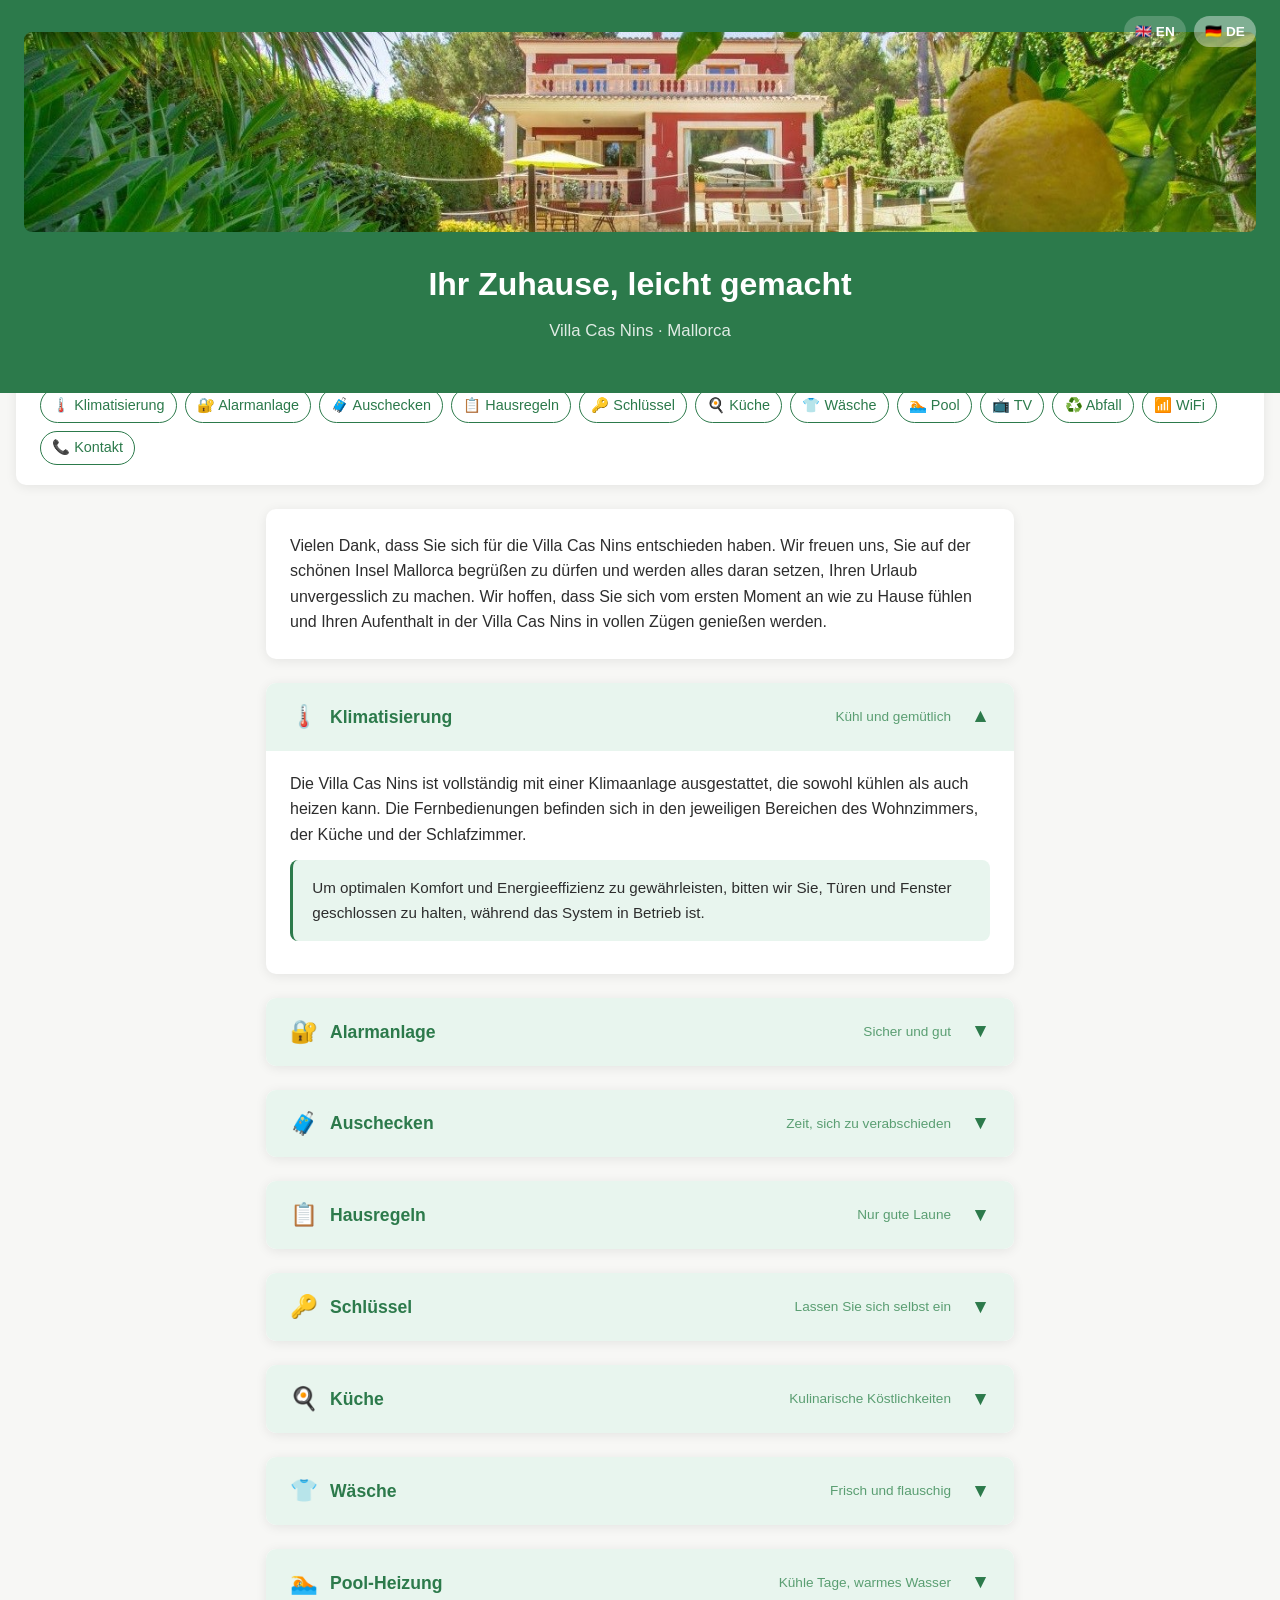
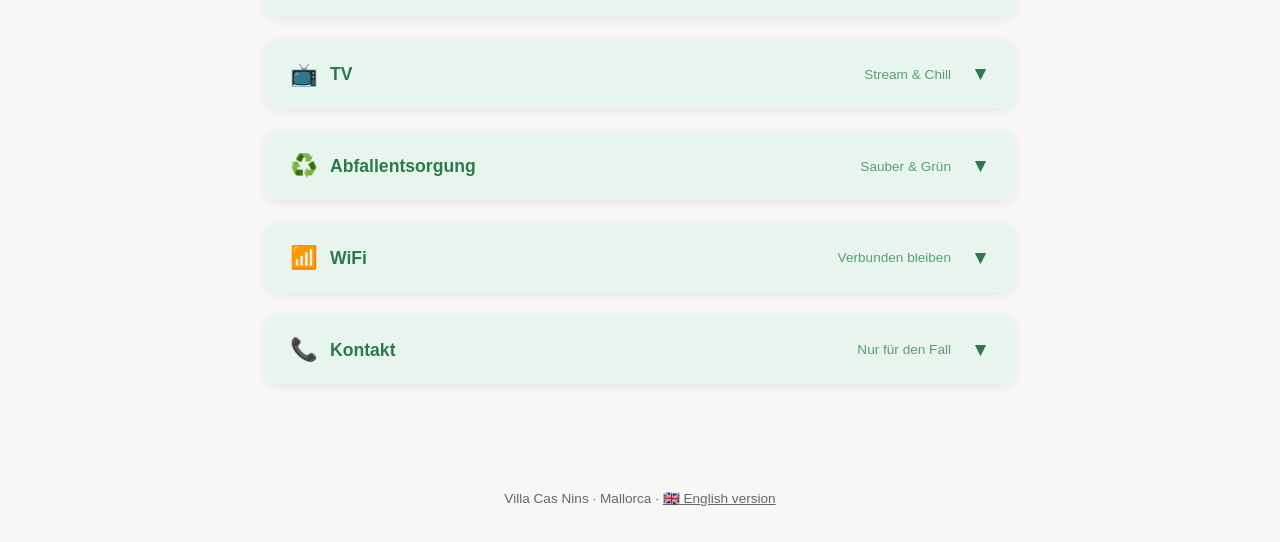
==== de/index.html @ f4917577 "Initial commit: Villa Cas Nins guest guide" ====
<!DOCTYPE html>
<html lang="de">
<head>
  <meta charset="UTF-8">
  <meta name="viewport" content="width=device-width, initial-scale=1.0">
  <title>Ihr Zuhause, leicht gemacht – Villa Cas Nins</title>
  <link rel="stylesheet" href="../css/style.css">
</head>
<body>

<header>
  <div class="lang-switch">
    <a href="/en/">🇬🇧 EN</a>
    <a href="/de/" class="active">🇩🇪 DE</a>
  </div>
  <img src="../img/banner.jpg" alt="Villa Cas Nins" style="width:100%;max-height:200px;object-fit:cover;border-radius:8px;margin-bottom:1.2rem;">
  <h1>Ihr Zuhause, leicht gemacht</h1>
  <p>Villa Cas Nins · Mallorca</p>
</header>

<nav class="toc">
  <a href="#klima">🌡️ Klimatisierung</a>
  <a href="#alarm">🔐 Alarmanlage</a>
  <a href="#checkout">🧳 Auschecken</a>
  <a href="#regeln">📋 Hausregeln</a>
  <a href="#schluessel">🔑 Schlüssel</a>
  <a href="#kueche">🍳 Küche</a>
  <a href="#waesche">👕 Wäsche</a>
  <a href="#pool">🏊 Pool</a>
  <a href="#tv">📺 TV</a>
  <a href="#abfall">♻️ Abfall</a>
  <a href="#wifi">📶 WiFi</a>
  <a href="#kontakt">📞 Kontakt</a>
</nav>

<main>

  <div class="section" style="background:white;border-radius:10px;box-shadow:0 2px 12px rgba(0,0,0,0.08);padding:1.5rem;margin-bottom:1.5rem;">
    <p>Vielen Dank, dass Sie sich für die Villa Cas Nins entschieden haben. Wir freuen uns, Sie auf der schönen Insel Mallorca begrüßen zu dürfen und werden alles daran setzen, Ihren Urlaub unvergesslich zu machen. Wir hoffen, dass Sie sich vom ersten Moment an wie zu Hause fühlen und Ihren Aufenthalt in der Villa Cas Nins in vollen Zügen genießen werden.</p>
  </div>

  <!-- Klimatisierung -->
  <div class="section" id="klima">
    <div class="section-header" onclick="toggle(this)">
      <span class="icon">🌡️</span>
      <h2>Klimatisierung</h2>
      <span class="sub">Kühl und gemütlich</span>
      <span class="toggle">▼</span>
    </div>
    <div class="section-body">
      <p>Die Villa Cas Nins ist vollständig mit einer Klimaanlage ausgestattet, die sowohl kühlen als auch heizen kann. Die Fernbedienungen befinden sich in den jeweiligen Bereichen des Wohnzimmers, der Küche und der Schlafzimmer.</p>
      <div class="box tip">
        Um optimalen Komfort und Energieeffizienz zu gewährleisten, bitten wir Sie, Türen und Fenster geschlossen zu halten, während das System in Betrieb ist.
      </div>
    </div>
  </div>

  <!-- Alarmanlage -->
  <div class="section" id="alarm">
    <div class="section-header" onclick="toggle(this)">
      <span class="icon">🔐</span>
      <h2>Alarmanlage</h2>
      <span class="sub">Sicher und gut</span>
      <span class="toggle">▼</span>
    </div>
    <div class="section-body">
      <p>Das Haus ist durch eine moderne Alarmanlage gesichert. Wir laden Sie ein, sie zu benutzen, obwohl die Gegend für ihre allgemeine Sicherheit bekannt ist.</p>
      <div class="box warn">
        Bitte beachten Sie: Falsche Alarme können zu Polizeieinsätzen führen.
      </div>

      <img src="../img/alarm-panel.png" alt="Alarm-Bedienfeld" style="max-width:100%;border-radius:8px;margin:1rem 0;">

      <h3>Die 3 Modi</h3>

      <div class="alarm-mode">
        <strong>Ungesichert</strong><br>
        Wählen Sie, wenn Sie zu Hause sind und sich frei im Haus und im Außenbereich bewegen wollen. Es wird kein Alarm ausgelöst.
      </div>
      <div class="alarm-mode">
        <strong>Gesicherter Außenbereich</strong><br>
        Wählen Sie, wenn Sie alle das Haus verlassen. Der Alarm wird ausgelöst bei geöffneten Türen/Fenstern und durch Bewegungsmelder im Haus.
      </div>
      <div class="alarm-mode">
        <strong>Gesicherter Innenbereich</strong><br>
        Wählen Sie für die Nacht. Alarm nur bei geöffneten Türen/Fenstern — keine Bewegungssensoren. Sie können sich frei im Haus bewegen.
      </div>

      <h3>Bedienung</h3>
      <table class="alarm-table">
        <tr>
          <td><img src="../img/alarm-key.png" alt="Schlüsselanhänger" style="height:28px;vertical-align:middle;margin-right:0.5rem;"> <strong>Alarm ausschalten (ungesichert)</strong></td>
          <td>Schlüsselanhänger in die Mitte des Panels legen, bis Piepton ertönt. Bei Rückkehr: 30 Sekunden Zeit zum Deaktivieren.</td>
        </tr>
        <tr>
          <td><img src="../img/alarm-btn1.png" alt="Taste 1" style="height:28px;vertical-align:middle;margin-right:0.5rem;"> <strong>Außenmodus aktivieren</strong></td>
          <td>Alle Türen, Rollläden und Fenster schließen. Taste (1) drücken und Haus innerhalb von 30 Sekunden verlassen.</td>
        </tr>
        <tr>
          <td><img src="../img/alarm-btn2.png" alt="Taste 2" style="height:28px;vertical-align:middle;margin-right:0.5rem;"> <strong>Innenmodus aktivieren</strong></td>
          <td>Alle Türen, Rollläden und Fenster schließen. Knopf (2) drücken.</td>
        </tr>
      </table>
    </div>
  </div>

  <!-- Auschecken -->
  <div class="section" id="checkout">
    <div class="section-header" onclick="toggle(this)">
      <span class="icon">🧳</span>
      <h2>Auschecken</h2>
      <span class="sub">Zeit, sich zu verabschieden</span>
      <span class="toggle">▼</span>
    </div>
    <div class="section-body">
      <p>Am Abreisetag checken Sie bitte <strong>bis 11:00 Uhr</strong> aus, sofern nichts anderes vereinbart wurde.</p>
      <div class="box info">
        Bitte lassen Sie die Schlüssel im Schlüsselsafe und stellen Sie sicher, dass alle Fenster und Türen geschlossen sind.
      </div>
    </div>
  </div>

  <!-- Hausregeln -->
  <div class="section" id="regeln">
    <div class="section-header" onclick="toggle(this)">
      <span class="icon">📋</span>
      <h2>Hausregeln</h2>
      <span class="sub">Nur gute Laune</span>
      <span class="toggle">▼</span>
    </div>
    <div class="section-body">
      <ul>
        <li>🚭 Rauchen ist im Haus verboten</li>
        <li>🌙 Ruhezeiten: 23:00 – 08:00 Uhr (insbesondere im Außenbereich)</li>
        <li>🎉 Partys oder Veranstaltungen nur mit vorheriger Genehmigung</li>
      </ul>
    </div>
  </div>

  <!-- Schlüssel -->
  <div class="section" id="schluessel">
    <div class="section-header" onclick="toggle(this)">
      <span class="icon">🔑</span>
      <h2>Schlüssel</h2>
      <span class="sub">Lassen Sie sich selbst ein</span>
      <span class="toggle">▼</span>
    </div>
    <div class="section-body">
      <p>Bei Ihrer Ankunft erhalten Sie einen Satz Schlüssel für das Gartentor und den Haupteingang.</p>
      <div class="box info">
        Zu Ihrer Bequemlichkeit gibt es einen <strong>Schlüsselsafe</strong>, der sich in der linken Ecke gegenüber der Eingangstür befindet. Den Code erhalten Sie bei Bedarf von unserem Hausverwalter.
      </div>
    </div>
  </div>

  <!-- Küche -->
  <div class="section" id="kueche">
    <div class="section-header" onclick="toggle(this)">
      <span class="icon">🍳</span>
      <h2>Küche</h2>
      <span class="sub">Kulinarische Köstlichkeiten</span>
      <span class="toggle">▼</span>
    </div>
    <div class="section-body">
      <p>Während Ihres Aufenthaltes können Sie gerne alle verfügbaren Küchenutensilien und -geräte benutzen. Sollten Sie etwas vermissen, zögern Sie bitte nicht, uns dies mitzuteilen.</p>
      <div class="box warn">
        ⚠️ Das Induktionskochfeld kann nur mit <strong>Induktionskochgeschirr</strong> verwendet werden.
      </div>
    </div>
  </div>

  <!-- Wäsche -->
  <div class="section" id="waesche">
    <div class="section-header" onclick="toggle(this)">
      <span class="icon">👕</span>
      <h2>Wäsche</h2>
      <span class="sub">Frisch und flauschig</span>
      <span class="toggle">▼</span>
    </div>
    <div class="section-body">
      <p>Im <strong>Hauswirtschaftsraum hinter der Küche</strong> finden Sie:</p>
      <ul>
        <li>Waschmaschine</li>
        <li>Wäschetrockner</li>
        <li>Bügeleisen &amp; Bügelbrett</li>
        <li>Wäscheständer</li>
      </ul>
    </div>
  </div>

  <!-- Pool -->
  <div class="section" id="pool">
    <div class="section-header" onclick="toggle(this)">
      <span class="icon">🏊</span>
      <h2>Pool-Heizung</h2>
      <span class="sub">Kühle Tage, warmes Wasser</span>
      <span class="toggle">▼</span>
    </div>
    <div class="section-body">
      <p>Der Pool ist mit einem Heizsystem ausgestattet, das in den kühleren Monaten genutzt werden kann.</p>
      <div class="box info">
        Die Beheizung ist nur auf <strong>vorherige Anfrage</strong> und gegen eine zusätzliche Gebühr möglich.
      </div>
    </div>
  </div>

  <!-- TV -->
  <div class="section" id="tv">
    <div class="section-header" onclick="toggle(this)">
      <span class="icon">📺</span>
      <h2>TV</h2>
      <span class="sub">Stream &amp; Chill</span>
      <span class="toggle">▼</span>
    </div>
    <div class="section-body">
      <p>Der Fernseher ist betriebsbereit und bereits mit dem Internet verbunden. Sie können eine Auswahl an Kanälen in verschiedenen Sprachen genießen und mit Ihren persönlichen Anmeldedaten auf Ihre bevorzugten Streaming-Dienste zugreifen.</p>
    </div>
  </div>

  <!-- Abfall -->
  <div class="section" id="abfall">
    <div class="section-header" onclick="toggle(this)">
      <span class="icon">♻️</span>
      <h2>Abfallentsorgung</h2>
      <span class="sub">Sauber &amp; Grün</span>
      <span class="toggle">▼</span>
    </div>
    <div class="section-body">
      <p>Wir bitten Sie, Ihren Abfall entsprechend den örtlichen Vorschriften zu trennen:</p>
      <ul>
        <li>🗑️ <strong>Restmüll:</strong> Container an der Straße direkt neben dem Haus, wird täglich geleert</li>
        <li>🍾 <strong>Glasrecycling:</strong> Container ein Stück weiter die Straße hinauf</li>
        <li>📦 <strong>Wertstoffe:</strong> Container weiter oben oder weiter unten die Straße</li>
      </ul>
    </div>
  </div>

  <!-- WiFi -->
  <div class="section" id="wifi">
    <div class="section-header" onclick="toggle(this)">
      <span class="icon">📶</span>
      <h2>WiFi</h2>
      <span class="sub">Verbunden bleiben</span>
      <span class="toggle">▼</span>
    </div>
    <div class="section-body">
      <p>Kostenloses Wi-Fi ist während des gesamten Aufenthalts verfügbar, sowohl in der Villa als auch im Poolbereich.</p>
      <div class="wifi-box">
        <div class="label">Netzwerkname (SSID)</div>
        <div class="value">CasNinsLovesYou</div>
      </div>
      <div class="wifi-box">
        <div class="label">Passwort</div>
        <div class="value">YouLoveCasNins1234</div>
      </div>
      <div style="text-align:center;margin-top:1rem;">
        <img src="../img/wifi-qr.png" alt="WiFi QR-Code" style="max-width:200px;border-radius:8px;">
        <p style="font-size:0.85rem;color:#666;margin-top:0.5rem;">QR-Code scannen zum direkten Verbinden</p>
      </div>
    </div>
  </div>

  <!-- Kontakt -->
  <div class="section" id="kontakt">
    <div class="section-header" onclick="toggle(this)">
      <span class="icon">📞</span>
      <h2>Kontakt</h2>
      <span class="sub">Nur für den Fall</span>
      <span class="toggle">▼</span>
    </div>
    <div class="section-body">
      <p>Sollten Sie während Ihres Aufenthaltes auf Probleme stoßen oder einen Notfall haben:</p>
      <div class="contact-card">
        <div>
          <div class="name">Florian Plett</div>
          <div class="role">Hausverwalter</div>
        </div>
        <div style="margin-left:auto;">
          <a href="tel:+4915233762945">📱 +49 152 33762945</a>
        </div>
      </div>
    </div>
  </div>

</main>

<footer>
  Villa Cas Nins · Mallorca · <a href="en.html" style="color:inherit;">🇬🇧 English version</a>
</footer>

<style>
.section-header .sub {
  font-size: 0.85rem;
  color: #5a9e72;
  font-weight: 400;
  margin-right: 0.5rem;
}
.alarm-mode {
  background: #f7f7f5;
  border-radius: 8px;
  padding: 0.8rem 1rem;
  margin: 0.5rem 0;
  font-size: 0.95rem;
}
.alarm-table {
  width: 100%;
  border-collapse: collapse;
  margin-top: 0.8rem;
  font-size: 0.9rem;
}
.alarm-table td {
  padding: 0.7rem 0.5rem;
  border-bottom: 1px solid #eee;
  vertical-align: top;
}
.alarm-table tr:last-child td { border-bottom: none; }
.alarm-table td:first-child { white-space: nowrap; width: 40%; }
</style>

<script>
function toggle(header) {
  header.classList.toggle('open');
  const body = header.nextElementSibling;
  body.classList.toggle('open');
}
// Open first section by default
document.addEventListener('DOMContentLoaded', () => {
  const first = document.querySelector('.section-header');
  if (first) toggle(first);
});
</script>

</body>
</html>
---- css/style.css ----
:root {
  --primary: #2c7a4b;
  --primary-light: #e8f5ee;
  --text: #2d2d2d;
  --text-light: #666;
  --bg: #ffffff;
  --border: #e0e0e0;
  --radius: 10px;
  --shadow: 0 2px 12px rgba(0,0,0,0.08);
}

* { box-sizing: border-box; margin: 0; padding: 0; }

body {
  font-family: -apple-system, BlinkMacSystemFont, "Segoe UI", Roboto, sans-serif;
  color: var(--text);
  background: #f7f7f5;
  line-height: 1.6;
}

header {
  background: var(--primary);
  color: white;
  padding: 2rem 1.5rem 3rem;
  text-align: center;
  position: relative;
}
header h1 { font-size: 2rem; font-weight: 700; margin-bottom: 0.5rem; }
header p { opacity: 0.85; font-size: 1.05rem; }

.lang-switch {
  position: absolute;
  top: 1rem;
  right: 1.5rem;
  display: flex;
  gap: 0.5rem;
}
.lang-switch a {
  color: white;
  text-decoration: none;
  background: rgba(255,255,255,0.2);
  padding: 0.3rem 0.7rem;
  border-radius: 20px;
  font-size: 0.85rem;
  font-weight: 600;
}
.lang-switch a:hover, .lang-switch a.active { background: rgba(255,255,255,0.4); }

nav.toc {
  background: white;
  margin: -1.5rem 1rem 1.5rem;
  border-radius: var(--radius);
  box-shadow: var(--shadow);
  padding: 1.2rem 1.5rem;
  display: flex;
  flex-wrap: wrap;
  gap: 0.5rem;
}
nav.toc a {
  color: var(--primary);
  text-decoration: none;
  font-size: 0.9rem;
  padding: 0.3rem 0.7rem;
  border-radius: 20px;
  border: 1px solid var(--primary);
  white-space: nowrap;
}
nav.toc a:hover { background: var(--primary-light); }

main {
  max-width: 780px;
  margin: 0 auto;
  padding: 0 1rem 3rem;
}

.section {
  background: white;
  border-radius: var(--radius);
  box-shadow: var(--shadow);
  margin-bottom: 1.5rem;
  overflow: hidden;
}
.section-header {
  background: var(--primary-light);
  padding: 1rem 1.5rem;
  display: flex;
  align-items: center;
  gap: 0.75rem;
  cursor: pointer;
  user-select: none;
}
.section-header .icon { font-size: 1.4rem; }
.section-header h2 { font-size: 1.1rem; font-weight: 600; color: var(--primary); flex: 1; }
.section-header .toggle { color: var(--primary); font-size: 1.2rem; transition: transform 0.2s; }
.section-header.open .toggle { transform: rotate(180deg); }

.section-body { padding: 1.25rem 1.5rem; display: none; }
.section-body.open { display: block; }

.section-body p { margin-bottom: 0.8rem; }
.section-body ul, .section-body ol { margin: 0.5rem 0 0.8rem 1.5rem; }
.section-body li { margin-bottom: 0.4rem; }
.section-body h3 { font-size: 1rem; font-weight: 600; color: var(--primary); margin: 1rem 0 0.5rem; }

.box { border-radius: 8px; padding: 1rem 1.2rem; margin: 0.8rem 0; font-size: 0.95rem; }
.box.info { background: #e8f4fd; border-left: 3px solid #3498db; }
.box.warn { background: #fff8e6; border-left: 3px solid #f39c12; }
.box.tip  { background: var(--primary-light); border-left: 3px solid var(--primary); }

.wifi-box { background: #f0f0f0; border-radius: 8px; padding: 1rem 1.2rem; margin: 0.8rem 0; }
.wifi-box .label { font-size: 0.8rem; color: var(--text-light); margin-bottom: 0.2rem; }
.wifi-box .value { font-family: monospace; font-size: 1.05rem; }

.contact-card { display: flex; align-items: center; gap: 1rem; padding: 0.8rem 0; border-bottom: 1px solid var(--border); }
.contact-card:last-child { border-bottom: none; }
.contact-card .name { font-weight: 600; }
.contact-card .role { font-size: 0.85rem; color: var(--text-light); }
.contact-card a { color: var(--primary); text-decoration: none; font-weight: 600; }

footer { text-align: center; padding: 2rem; color: var(--text-light); font-size: 0.85rem; }

@media (max-width: 600px) {
  header h1 { font-size: 1.5rem; }
  nav.toc { margin: -1rem 0.5rem 1rem; }
  main { padding: 0 0.5rem 2rem; }
}
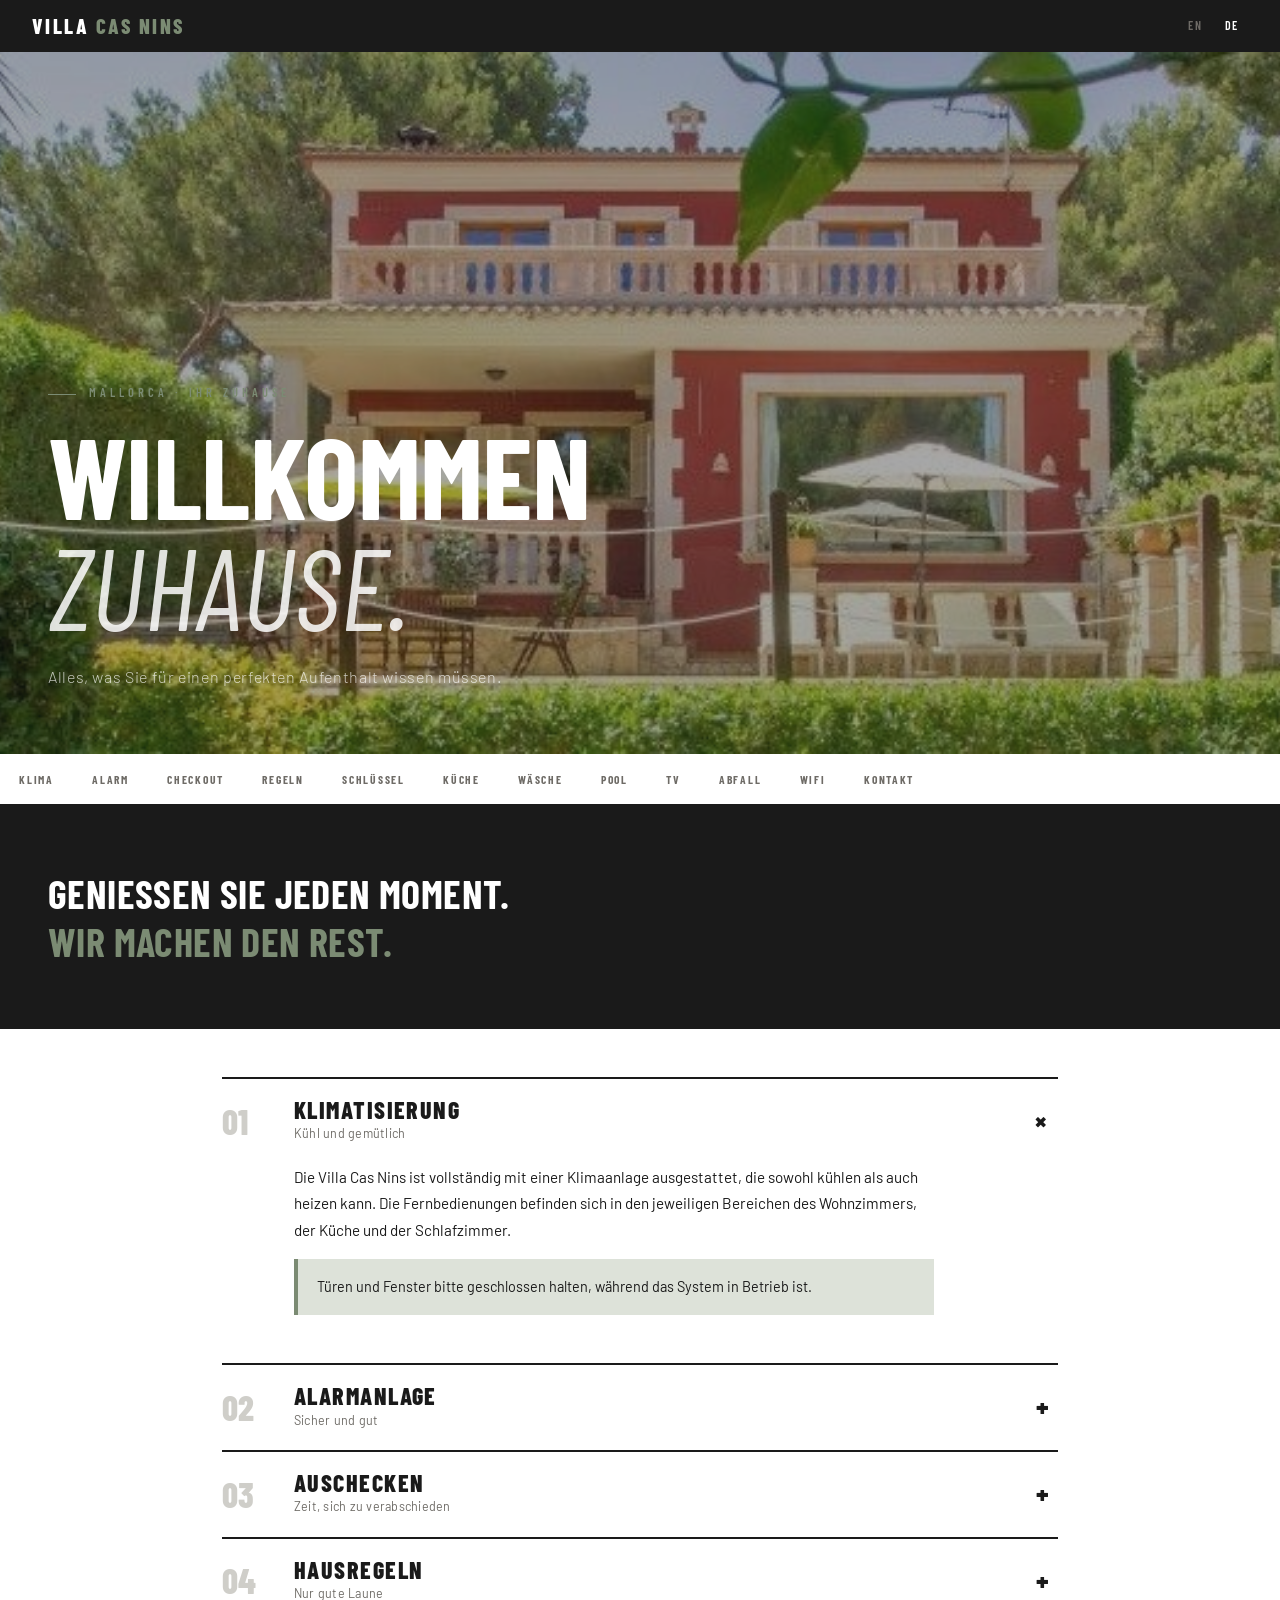
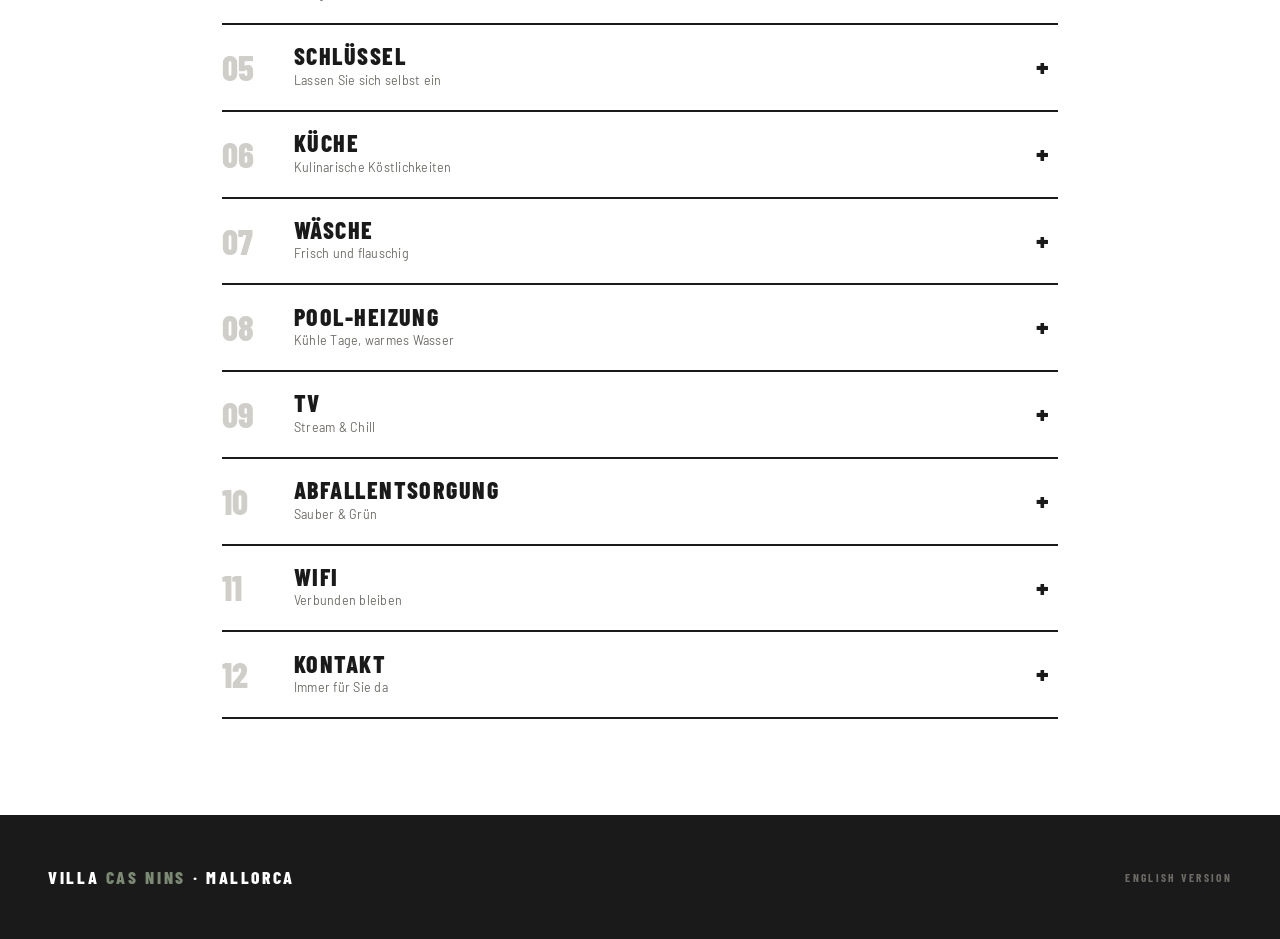
==== commit 2fca89cd: "activate softened sage design as the main site Replaces the previous simple toc-style design with th" ====
--- a/de/index.html
+++ b/de/index.html
@@ -3,182 +3,656 @@
 <head>
   <meta charset="UTF-8">
   <meta name="viewport" content="width=device-width, initial-scale=1.0">
-  <title>Ihr Zuhause, leicht gemacht – Villa Cas Nins</title>
-  <link rel="stylesheet" href="../css/style.css">
+  <title>Villa Cas Nins · Mallorca</title>
+  <link rel="preconnect" href="https://fonts.googleapis.com">
+  <link rel="preconnect" href="https://fonts.gstatic.com" crossorigin>
+  <link href="https://fonts.googleapis.com/css2?family=Barlow+Condensed:ital,wght@0,400;0,600;0,700;0,800;1,700&family=Barlow:wght@300;400;500&display=swap" rel="stylesheet">
+  <style>
+    :root {
+      --black:    #1A1A1A;
+      --white:    #FFFFFF;
+      --gray:     #F5F5F4;
+      --mid:      #CFCEC9;
+      --text:     #1A1A1A;
+      --muted:    #6E6B66;
+      --accent:   #7B8B73;   /* warm muted sage / olive */
+      --accent-2: #DDE2D9;
+    }
+
+    *, *::before, *::after { box-sizing: border-box; margin: 0; padding: 0; }
+    html { scroll-behavior: smooth; }
+
+    body {
+      font-family: 'Barlow', sans-serif;
+      font-weight: 400;
+      background: var(--white);
+      color: var(--text);
+      line-height: 1.6;
+      -webkit-font-smoothing: antialiased;
+    }
+
+    /* ── TOP BAR ── */
+    .topbar {
+      background: var(--black);
+      display: flex;
+      align-items: center;
+      justify-content: space-between;
+      padding: 0 2rem;
+      height: 52px;
+    }
+    .topbar-logo {
+      font-family: 'Barlow Condensed', sans-serif;
+      font-weight: 800;
+      font-size: 1.3rem;
+      letter-spacing: 0.12em;
+      text-transform: uppercase;
+      color: var(--white);
+    }
+    .topbar-logo span { color: var(--accent); }
+    .lang-switch {
+      display: flex;
+      gap: 0.2rem;
+    }
+    .lang-switch a {
+      font-family: 'Barlow Condensed', sans-serif;
+      font-size: 0.75rem;
+      font-weight: 600;
+      letter-spacing: 0.12em;
+      text-transform: uppercase;
+      color: var(--muted);
+      text-decoration: none;
+      padding: 0.3rem 0.6rem;
+      transition: color 0.15s;
+    }
+    .lang-switch a.active, .lang-switch a:hover { color: var(--white); }
+
+    /* ── HERO ── */
+    .hero {
+      position: relative;
+      height: 78vh;
+      min-height: 460px;
+      background: var(--black);
+      overflow: hidden;
+    }
+    .hero img {
+      width: 100%;
+      height: 100%;
+      object-fit: cover;
+      object-position: center 35%;
+      display: block;
+      opacity: 0.62;
+      filter: saturate(0.92);
+    }
+    .hero-content {
+      position: absolute;
+      inset: 0;
+      display: flex;
+      flex-direction: column;
+      justify-content: flex-end;
+      padding: 4rem 3rem;
+    }
+    .hero-label {
+      font-family: 'Barlow Condensed', sans-serif;
+      font-size: 0.78rem;
+      font-weight: 600;
+      letter-spacing: 0.32em;
+      text-transform: uppercase;
+      color: var(--accent);
+      margin-bottom: 1rem;
+    }
+    .hero-label::before {
+      content: "";
+      display: inline-block;
+      width: 28px;
+      height: 1px;
+      background: var(--accent);
+      vertical-align: middle;
+      margin-right: 0.8rem;
+    }
+    .hero h1 {
+      font-family: 'Barlow Condensed', sans-serif;
+      font-weight: 700;
+      font-size: clamp(3.6rem, 9vw, 7.4rem);
+      line-height: 0.96;
+      text-transform: uppercase;
+      color: var(--white);
+      letter-spacing: -0.005em;
+      margin-bottom: 1.5rem;
+    }
+    .hero h1 em {
+      font-style: italic;
+      font-weight: 400;
+      color: rgba(255, 255, 255, 0.85);
+    }
+    .hero-sub {
+      font-family: 'Barlow', sans-serif;
+      font-size: 1rem;
+      font-weight: 300;
+      color: rgba(255, 255, 255, 0.72);
+      letter-spacing: 0.04em;
+      max-width: 460px;
+    }
+
+    /* ── STICKY NAV ── */
+    nav.toc {
+      background: var(--white);
+      border-bottom: 2px solid var(--black);
+      position: sticky;
+      top: 0;
+      z-index: 100;
+      display: flex;
+      overflow-x: auto;
+      scrollbar-width: none;
+    }
+    nav.toc::-webkit-scrollbar { display: none; }
+    nav.toc a {
+      font-family: 'Barlow Condensed', sans-serif;
+      font-size: 0.72rem;
+      font-weight: 700;
+      letter-spacing: 0.15em;
+      text-transform: uppercase;
+      color: var(--muted);
+      text-decoration: none;
+      padding: 1rem 1.2rem;
+      white-space: nowrap;
+      border-bottom: 2px solid transparent;
+      margin-bottom: -2px;
+      transition: color 0.15s, border-color 0.15s;
+    }
+    nav.toc a:hover { color: var(--black); border-bottom-color: var(--black); }
+
+    /* ── INTRO BANNER ── */
+    .intro-banner {
+      background: var(--black);
+      padding: 4rem 3rem;
+    }
+    .intro-banner p {
+      font-family: 'Barlow Condensed', sans-serif;
+      font-weight: 700;
+      font-size: clamp(1.7rem, 3.6vw, 2.5rem);
+      line-height: 1.18;
+      text-transform: uppercase;
+      color: var(--white);
+      max-width: 780px;
+      letter-spacing: 0.01em;
+    }
+    .intro-banner p span { color: var(--accent); }
+
+    /* ── SECTIONS ── */
+    .sections {
+      max-width: 900px;
+      margin: 0 auto;
+      padding: 0 2rem 6rem;
+    }
+
+    .section {
+      border-bottom: 2px solid var(--black);
+    }
+    .section:first-child { border-top: 2px solid var(--black); margin-top: 3rem; }
+
+    .section-header {
+      display: flex;
+      align-items: center;
+      padding: 1.2rem 0;
+      cursor: pointer;
+      user-select: none;
+      gap: 1.5rem;
+    }
+    .section-header:hover .section-title { color: var(--accent); }
+
+    .section-num {
+      font-family: 'Barlow Condensed', sans-serif;
+      font-weight: 800;
+      font-size: 2.2rem;
+      color: var(--mid);
+      min-width: 3rem;
+      line-height: 1;
+      transition: color 0.15s;
+    }
+    .section-header:hover .section-num { color: var(--accent); }
+
+    .section-title-wrap { flex: 1; }
+    .section-title {
+      font-family: 'Barlow Condensed', sans-serif;
+      font-weight: 800;
+      font-size: 1.5rem;
+      letter-spacing: 0.06em;
+      text-transform: uppercase;
+      color: var(--text);
+      transition: color 0.15s;
+      line-height: 1;
+    }
+    .section-sub {
+      font-family: 'Barlow', sans-serif;
+      font-size: 0.78rem;
+      font-weight: 400;
+      color: var(--muted);
+      margin-top: 0.15rem;
+      letter-spacing: 0.02em;
+    }
+    .section-toggle {
+      font-family: 'Barlow Condensed', sans-serif;
+      font-weight: 800;
+      font-size: 1.8rem;
+      color: var(--black);
+      line-height: 1;
+      transition: transform 0.25s ease;
+      width: 2rem;
+      text-align: center;
+    }
+    .section-header.open .section-toggle { transform: rotate(45deg); }
+
+    .section-body {
+      display: none;
+      padding: 0 0 2rem 4.5rem;
+    }
+    .section-body.open { display: block; }
+
+    .section-body p {
+      font-size: 0.95rem;
+      line-height: 1.75;
+      color: var(--text);
+      margin-bottom: 1rem;
+      max-width: 640px;
+    }
+    .section-body ul {
+      list-style: none;
+      margin: 0.5rem 0 1rem;
+      max-width: 640px;
+    }
+    .section-body ul li {
+      font-size: 0.95rem;
+      padding: 0.6rem 0;
+      border-bottom: 1px solid #E8E8E8;
+      display: flex;
+      align-items: center;
+      gap: 0.8rem;
+    }
+    .section-body ul li::before {
+      content: '';
+      display: inline-block;
+      width: 6px;
+      height: 6px;
+      background: var(--accent);
+      flex-shrink: 0;
+    }
+    .section-body ul li:last-child { border-bottom: none; }
+
+    .section-body h3 {
+      font-family: 'Barlow Condensed', sans-serif;
+      font-size: 0.72rem;
+      font-weight: 700;
+      letter-spacing: 0.2em;
+      text-transform: uppercase;
+      color: var(--accent);
+      margin: 1.8rem 0 0.8rem;
+    }
+
+    /* ── NOTICE ── */
+    .notice {
+      margin: 1rem 0;
+      padding: 1rem 1.2rem;
+      font-size: 0.9rem;
+      line-height: 1.65;
+      max-width: 640px;
+    }
+    .notice.info { background: var(--gray); border-left: 4px solid var(--black); }
+    .notice.warn { background: #F8F2EC; border-left: 4px solid #A86A4F; }
+    .notice.tip  { background: var(--accent-2); border-left: 4px solid var(--accent); }
+
+    /* ── ALARM TABLE ── */
+    .alarm-mode {
+      padding: 0.9rem 0;
+      border-bottom: 1px solid #E8E8E8;
+      max-width: 640px;
+    }
+    .alarm-mode:last-of-type { border-bottom: none; }
+    .alarm-mode strong {
+      display: block;
+      font-family: 'Barlow Condensed', sans-serif;
+      font-size: 0.8rem;
+      font-weight: 700;
+      letter-spacing: 0.15em;
+      text-transform: uppercase;
+      color: var(--text);
+      margin-bottom: 0.2rem;
+    }
+    .alarm-mode span { font-size: 0.9rem; color: var(--muted); }
+    .alarm-table { width: 100%; border-collapse: collapse; margin-top: 1rem; max-width: 640px; }
+    .alarm-table td {
+      padding: 0.9rem 0.5rem;
+      border-bottom: 1px solid #E8E8E8;
+      font-size: 0.9rem;
+      vertical-align: top;
+    }
+    .alarm-table tr:last-child td { border-bottom: none; }
+    .alarm-table td:first-child { width: 40%; }
+    .alarm-table td strong {
+      display: block;
+      font-family: 'Barlow Condensed', sans-serif;
+      font-size: 0.72rem;
+      font-weight: 700;
+      letter-spacing: 0.15em;
+      text-transform: uppercase;
+      color: var(--text);
+      margin-bottom: 0.3rem;
+    }
+
+    /* ── WIFI ── */
+    .wifi-grid {
+      display: grid;
+      grid-template-columns: 1fr 1fr;
+      gap: 2px;
+      background: var(--black);
+      margin: 1rem 0;
+      max-width: 500px;
+    }
+    .wifi-cell {
+      background: var(--gray);
+      padding: 1.2rem 1.4rem;
+    }
+    .wifi-cell .label {
+      font-family: 'Barlow Condensed', sans-serif;
+      font-size: 0.65rem;
+      font-weight: 700;
+      letter-spacing: 0.2em;
+      text-transform: uppercase;
+      color: var(--muted);
+      margin-bottom: 0.3rem;
+    }
+    .wifi-cell .value {
+      font-family: 'Barlow Condensed', sans-serif;
+      font-weight: 600;
+      font-size: 1.15rem;
+      color: var(--black);
+      letter-spacing: 0.03em;
+    }
+    .qr-wrap { margin-top: 1.5rem; }
+    .qr-wrap img { width: 120px; display: block; }
+    .qr-wrap p {
+      font-size: 0.65rem !important;
+      letter-spacing: 0.18em;
+      text-transform: uppercase;
+      color: var(--muted) !important;
+      margin-top: 0.5rem !important;
+    }
+
+    /* ── CONTACT ── */
+    .contact-block {
+      display: flex;
+      align-items: center;
+      justify-content: space-between;
+      padding: 1.5rem 0;
+      border-bottom: 1px solid #E8E8E8;
+      max-width: 640px;
+    }
+    .contact-block:last-child { border-bottom: none; }
+    .contact-name {
+      font-family: 'Barlow Condensed', sans-serif;
+      font-weight: 700;
+      font-size: 1.6rem;
+      text-transform: uppercase;
+      letter-spacing: 0.04em;
+    }
+    .contact-role {
+      font-size: 0.72rem;
+      font-weight: 400;
+      letter-spacing: 0.15em;
+      text-transform: uppercase;
+      color: var(--muted);
+      margin-top: 0.2rem;
+    }
+    .contact-phone {
+      font-family: 'Barlow Condensed', sans-serif;
+      font-weight: 700;
+      font-size: 1.1rem;
+      letter-spacing: 0.05em;
+      color: var(--white);
+      text-decoration: none;
+      background: var(--black);
+      padding: 0.7rem 1.4rem;
+      text-transform: uppercase;
+      transition: background 0.15s;
+    }
+    .contact-phone:hover { background: var(--accent); }
+
+    /* ── FOOTER ── */
+    footer {
+      background: var(--black);
+      padding: 3rem 3rem;
+      display: flex;
+      align-items: center;
+      justify-content: space-between;
+      flex-wrap: wrap;
+      gap: 1rem;
+    }
+    .footer-brand {
+      font-family: 'Barlow Condensed', sans-serif;
+      font-weight: 800;
+      font-size: 1.1rem;
+      letter-spacing: 0.15em;
+      text-transform: uppercase;
+      color: var(--white);
+    }
+    .footer-brand span { color: var(--accent); }
+    footer a {
+      font-family: 'Barlow Condensed', sans-serif;
+      font-size: 0.72rem;
+      font-weight: 700;
+      letter-spacing: 0.2em;
+      text-transform: uppercase;
+      color: var(--muted);
+      text-decoration: none;
+      transition: color 0.15s;
+    }
+    footer a:hover { color: var(--white); }
+
+    /* ── RESPONSIVE ── */
+    @media (max-width: 600px) {
+      .hero-content { padding: 3rem 1.5rem; }
+      .intro-banner { padding: 3rem 1.5rem; }
+      .sections { padding: 0 1.2rem 4rem; }
+      .section-body { padding-left: 0; }
+      .wifi-grid { grid-template-columns: 1fr; }
+      nav.toc a { padding: 0.9rem 0.9rem; }
+      .contact-block { flex-direction: column; align-items: flex-start; gap: 1rem; }
+      footer { padding: 2rem 1.5rem; }
+    }
+  </style>
 </head>
 <body>
 
-<header>
+<!-- Top bar -->
+<div class="topbar">
+  <div class="topbar-logo">Villa <span>Cas Nins</span></div>
   <div class="lang-switch">
-    <a href="/en/">🇬🇧 EN</a>
-    <a href="/de/" class="active">🇩🇪 DE</a>
-  </div>
-  <img src="../img/banner.jpg" alt="Villa Cas Nins" style="width:100%;max-height:200px;object-fit:cover;border-radius:8px;margin-bottom:1.2rem;">
-  <h1>Ihr Zuhause, leicht gemacht</h1>
-  <p>Villa Cas Nins · Mallorca</p>
-</header>
-
+    <a href="../en/">EN</a>
+    <a href="../de/" class="active">DE</a>
+  </div>
+</div>
+
+<!-- Hero -->
+<div class="hero">
+  <img src="../img/banner.jpg" alt="Villa Cas Nins">
+  <div class="hero-content">
+    <div class="hero-label">Mallorca · Ihr Zuhause</div>
+    <h1>Willkommen<br><em>Zuhause.</em></h1>
+    <p class="hero-sub">Alles, was Sie für einen perfekten Aufenthalt wissen müssen.</p>
+  </div>
+</div>
+
+<!-- Sticky Nav -->
 <nav class="toc">
-  <a href="#klima">🌡️ Klimatisierung</a>
-  <a href="#alarm">🔐 Alarmanlage</a>
-  <a href="#checkout">🧳 Auschecken</a>
-  <a href="#regeln">📋 Hausregeln</a>
-  <a href="#schluessel">🔑 Schlüssel</a>
-  <a href="#kueche">🍳 Küche</a>
-  <a href="#waesche">👕 Wäsche</a>
-  <a href="#pool">🏊 Pool</a>
-  <a href="#tv">📺 TV</a>
-  <a href="#abfall">♻️ Abfall</a>
-  <a href="#wifi">📶 WiFi</a>
-  <a href="#kontakt">📞 Kontakt</a>
+  <a href="#klima">Klima</a>
+  <a href="#alarm">Alarm</a>
+  <a href="#checkout">Checkout</a>
+  <a href="#regeln">Regeln</a>
+  <a href="#schluessel">Schlüssel</a>
+  <a href="#kueche">Küche</a>
+  <a href="#waesche">Wäsche</a>
+  <a href="#pool">Pool</a>
+  <a href="#tv">TV</a>
+  <a href="#abfall">Abfall</a>
+  <a href="#wifi">WiFi</a>
+  <a href="#kontakt">Kontakt</a>
 </nav>
 
-<main>
-
-  <div class="section" style="background:white;border-radius:10px;box-shadow:0 2px 12px rgba(0,0,0,0.08);padding:1.5rem;margin-bottom:1.5rem;">
-    <p>Vielen Dank, dass Sie sich für die Villa Cas Nins entschieden haben. Wir freuen uns, Sie auf der schönen Insel Mallorca begrüßen zu dürfen und werden alles daran setzen, Ihren Urlaub unvergesslich zu machen. Wir hoffen, dass Sie sich vom ersten Moment an wie zu Hause fühlen und Ihren Aufenthalt in der Villa Cas Nins in vollen Zügen genießen werden.</p>
-  </div>
-
-  <!-- Klimatisierung -->
+<!-- Intro Banner -->
+<div class="intro-banner">
+  <p>Genießen Sie jeden Moment.<br><span>Wir machen den Rest.</span></p>
+</div>
+
+<!-- Sections -->
+<div class="sections">
+
   <div class="section" id="klima">
     <div class="section-header" onclick="toggle(this)">
-      <span class="icon">🌡️</span>
-      <h2>Klimatisierung</h2>
-      <span class="sub">Kühl und gemütlich</span>
-      <span class="toggle">▼</span>
+      <span class="section-num">01</span>
+      <div class="section-title-wrap">
+        <div class="section-title">Klimatisierung</div>
+        <div class="section-sub">Kühl und gemütlich</div>
+      </div>
+      <span class="section-toggle">+</span>
     </div>
     <div class="section-body">
       <p>Die Villa Cas Nins ist vollständig mit einer Klimaanlage ausgestattet, die sowohl kühlen als auch heizen kann. Die Fernbedienungen befinden sich in den jeweiligen Bereichen des Wohnzimmers, der Küche und der Schlafzimmer.</p>
-      <div class="box tip">
-        Um optimalen Komfort und Energieeffizienz zu gewährleisten, bitten wir Sie, Türen und Fenster geschlossen zu halten, während das System in Betrieb ist.
-      </div>
-    </div>
-  </div>
-
-  <!-- Alarmanlage -->
+      <div class="notice tip">
+        Türen und Fenster bitte geschlossen halten, während das System in Betrieb ist.
+      </div>
+    </div>
+  </div>
+
   <div class="section" id="alarm">
     <div class="section-header" onclick="toggle(this)">
-      <span class="icon">🔐</span>
-      <h2>Alarmanlage</h2>
-      <span class="sub">Sicher und gut</span>
-      <span class="toggle">▼</span>
-    </div>
-    <div class="section-body">
-      <p>Das Haus ist durch eine moderne Alarmanlage gesichert. Wir laden Sie ein, sie zu benutzen, obwohl die Gegend für ihre allgemeine Sicherheit bekannt ist.</p>
-      <div class="box warn">
-        Bitte beachten Sie: Falsche Alarme können zu Polizeieinsätzen führen.
-      </div>
-
-      <img src="../img/alarm-panel.png" alt="Alarm-Bedienfeld" style="max-width:100%;border-radius:8px;margin:1rem 0;">
-
-      <h3>Die 3 Modi</h3>
-
+      <span class="section-num">02</span>
+      <div class="section-title-wrap">
+        <div class="section-title">Alarmanlage</div>
+        <div class="section-sub">Sicher und gut</div>
+      </div>
+      <span class="section-toggle">+</span>
+    </div>
+    <div class="section-body">
+      <p>Das Haus ist durch eine moderne Alarmanlage gesichert. Die Gegend ist sicher — die Anlage steht Ihnen zur freien Nutzung zur Verfügung.</p>
+      <div class="notice warn">Falsche Alarme können zu Polizeieinsätzen führen.</div>
+      <img src="../img/alarm-panel.png" alt="Alarm-Bedienfeld" style="max-width:100%;margin:1.5rem 0;display:block;">
+      <h3>Die drei Modi</h3>
       <div class="alarm-mode">
-        <strong>Ungesichert</strong><br>
-        Wählen Sie, wenn Sie zu Hause sind und sich frei im Haus und im Außenbereich bewegen wollen. Es wird kein Alarm ausgelöst.
+        <strong>Ungesichert</strong>
+        <span>Zu Hause, freie Bewegung. Kein Alarm.</span>
       </div>
       <div class="alarm-mode">
-        <strong>Gesicherter Außenbereich</strong><br>
-        Wählen Sie, wenn Sie alle das Haus verlassen. Der Alarm wird ausgelöst bei geöffneten Türen/Fenstern und durch Bewegungsmelder im Haus.
+        <strong>Gesicherter Außenbereich</strong>
+        <span>Wenn alle das Haus verlassen. Alarm bei offenen Türen/Fenstern und Bewegung innen.</span>
       </div>
       <div class="alarm-mode">
-        <strong>Gesicherter Innenbereich</strong><br>
-        Wählen Sie für die Nacht. Alarm nur bei geöffneten Türen/Fenstern — keine Bewegungssensoren. Sie können sich frei im Haus bewegen.
-      </div>
-
+        <strong>Gesicherter Innenbereich</strong>
+        <span>Für die Nacht. Nur Türen/Fenster-Alarm — keine Bewegungssensoren.</span>
+      </div>
       <h3>Bedienung</h3>
       <table class="alarm-table">
         <tr>
-          <td><img src="../img/alarm-key.png" alt="Schlüsselanhänger" style="height:28px;vertical-align:middle;margin-right:0.5rem;"> <strong>Alarm ausschalten (ungesichert)</strong></td>
-          <td>Schlüsselanhänger in die Mitte des Panels legen, bis Piepton ertönt. Bei Rückkehr: 30 Sekunden Zeit zum Deaktivieren.</td>
+          <td>
+            <img src="../img/alarm-key.png" alt="Schlüsselanhänger" style="height:26px;display:block;margin-bottom:0.4rem;">
+            <strong>Alarm ausschalten</strong>
+          </td>
+          <td>Schlüsselanhänger in die Mitte des Panels — Piepton abwarten. Bei Rückkehr: 30 Sek. zum Deaktivieren.</td>
         </tr>
         <tr>
-          <td><img src="../img/alarm-btn1.png" alt="Taste 1" style="height:28px;vertical-align:middle;margin-right:0.5rem;"> <strong>Außenmodus aktivieren</strong></td>
-          <td>Alle Türen, Rollläden und Fenster schließen. Taste (1) drücken und Haus innerhalb von 30 Sekunden verlassen.</td>
+          <td>
+            <img src="../img/alarm-btn1.png" alt="Taste 1" style="height:26px;display:block;margin-bottom:0.4rem;">
+            <strong>Außenmodus</strong>
+          </td>
+          <td>Alles schließen. Taste (1) drücken und Haus innerhalb 30 Sek. verlassen.</td>
         </tr>
         <tr>
-          <td><img src="../img/alarm-btn2.png" alt="Taste 2" style="height:28px;vertical-align:middle;margin-right:0.5rem;"> <strong>Innenmodus aktivieren</strong></td>
-          <td>Alle Türen, Rollläden und Fenster schließen. Knopf (2) drücken.</td>
+          <td>
+            <img src="../img/alarm-btn2.png" alt="Taste 2" style="height:26px;display:block;margin-bottom:0.4rem;">
+            <strong>Innenmodus</strong>
+          </td>
+          <td>Alles schließen. Knopf (2) drücken.</td>
         </tr>
       </table>
     </div>
   </div>
 
-  <!-- Auschecken -->
   <div class="section" id="checkout">
     <div class="section-header" onclick="toggle(this)">
-      <span class="icon">🧳</span>
-      <h2>Auschecken</h2>
-      <span class="sub">Zeit, sich zu verabschieden</span>
-      <span class="toggle">▼</span>
-    </div>
-    <div class="section-body">
-      <p>Am Abreisetag checken Sie bitte <strong>bis 11:00 Uhr</strong> aus, sofern nichts anderes vereinbart wurde.</p>
-      <div class="box info">
-        Bitte lassen Sie die Schlüssel im Schlüsselsafe und stellen Sie sicher, dass alle Fenster und Türen geschlossen sind.
-      </div>
-    </div>
-  </div>
-
-  <!-- Hausregeln -->
+      <span class="section-num">03</span>
+      <div class="section-title-wrap">
+        <div class="section-title">Auschecken</div>
+        <div class="section-sub">Zeit, sich zu verabschieden</div>
+      </div>
+      <span class="section-toggle">+</span>
+    </div>
+    <div class="section-body">
+      <p>Am Abreisetag bitten wir Sie, bis <strong>11:00 Uhr</strong> auszuchecken, sofern nichts anderes vereinbart wurde.</p>
+      <div class="notice info">Schlüssel im Schlüsselsafe lassen. Alle Fenster und Türen schließen.</div>
+    </div>
+  </div>
+
   <div class="section" id="regeln">
     <div class="section-header" onclick="toggle(this)">
-      <span class="icon">📋</span>
-      <h2>Hausregeln</h2>
-      <span class="sub">Nur gute Laune</span>
-      <span class="toggle">▼</span>
+      <span class="section-num">04</span>
+      <div class="section-title-wrap">
+        <div class="section-title">Hausregeln</div>
+        <div class="section-sub">Nur gute Laune</div>
+      </div>
+      <span class="section-toggle">+</span>
     </div>
     <div class="section-body">
       <ul>
-        <li>🚭 Rauchen ist im Haus verboten</li>
-        <li>🌙 Ruhezeiten: 23:00 – 08:00 Uhr (insbesondere im Außenbereich)</li>
-        <li>🎉 Partys oder Veranstaltungen nur mit vorheriger Genehmigung</li>
+        <li>Rauchen im Haus ist nicht gestattet</li>
+        <li>Ruhezeiten: 23:00 – 08:00 Uhr (besonders im Außenbereich)</li>
+        <li>Partys nur mit vorheriger Genehmigung</li>
       </ul>
     </div>
   </div>
 
-  <!-- Schlüssel -->
   <div class="section" id="schluessel">
     <div class="section-header" onclick="toggle(this)">
-      <span class="icon">🔑</span>
-      <h2>Schlüssel</h2>
-      <span class="sub">Lassen Sie sich selbst ein</span>
-      <span class="toggle">▼</span>
-    </div>
-    <div class="section-body">
-      <p>Bei Ihrer Ankunft erhalten Sie einen Satz Schlüssel für das Gartentor und den Haupteingang.</p>
-      <div class="box info">
-        Zu Ihrer Bequemlichkeit gibt es einen <strong>Schlüsselsafe</strong>, der sich in der linken Ecke gegenüber der Eingangstür befindet. Den Code erhalten Sie bei Bedarf von unserem Hausverwalter.
-      </div>
-    </div>
-  </div>
-
-  <!-- Küche -->
+      <span class="section-num">05</span>
+      <div class="section-title-wrap">
+        <div class="section-title">Schlüssel</div>
+        <div class="section-sub">Lassen Sie sich selbst ein</div>
+      </div>
+      <span class="section-toggle">+</span>
+    </div>
+    <div class="section-body">
+      <p>Bei Ankunft erhalten Sie einen Schlüsselsatz für Gartentor und Haupteingang.</p>
+      <div class="notice info">
+        <strong>Schlüsselsafe</strong> — linke Ecke gegenüber der Eingangstür. Code vom Hausverwalter auf Anfrage.
+      </div>
+    </div>
+  </div>
+
   <div class="section" id="kueche">
     <div class="section-header" onclick="toggle(this)">
-      <span class="icon">🍳</span>
-      <h2>Küche</h2>
-      <span class="sub">Kulinarische Köstlichkeiten</span>
-      <span class="toggle">▼</span>
-    </div>
-    <div class="section-body">
-      <p>Während Ihres Aufenthaltes können Sie gerne alle verfügbaren Küchenutensilien und -geräte benutzen. Sollten Sie etwas vermissen, zögern Sie bitte nicht, uns dies mitzuteilen.</p>
-      <div class="box warn">
-        ⚠️ Das Induktionskochfeld kann nur mit <strong>Induktionskochgeschirr</strong> verwendet werden.
-      </div>
-    </div>
-  </div>
-
-  <!-- Wäsche -->
+      <span class="section-num">06</span>
+      <div class="section-title-wrap">
+        <div class="section-title">Küche</div>
+        <div class="section-sub">Kulinarische Köstlichkeiten</div>
+      </div>
+      <span class="section-toggle">+</span>
+    </div>
+    <div class="section-body">
+      <p>Alle Küchenutensilien und -geräte stehen zur freien Verwendung. Fehlt etwas — bitte kurz melden.</p>
+      <div class="notice warn">
+        Das Induktionskochfeld funktioniert ausschließlich mit <strong>Induktionskochgeschirr</strong>.
+      </div>
+    </div>
+  </div>
+
   <div class="section" id="waesche">
     <div class="section-header" onclick="toggle(this)">
-      <span class="icon">👕</span>
-      <h2>Wäsche</h2>
-      <span class="sub">Frisch und flauschig</span>
-      <span class="toggle">▼</span>
-    </div>
-    <div class="section-body">
-      <p>Im <strong>Hauswirtschaftsraum hinter der Küche</strong> finden Sie:</p>
+      <span class="section-num">07</span>
+      <div class="section-title-wrap">
+        <div class="section-title">Wäsche</div>
+        <div class="section-sub">Frisch und flauschig</div>
+      </div>
+      <span class="section-toggle">+</span>
+    </div>
+    <div class="section-body">
+      <p><strong>Hauswirtschaftsraum hinter der Küche:</strong></p>
       <ul>
         <li>Waschmaschine</li>
         <li>Wäschetrockner</li>
@@ -188,142 +662,116 @@
     </div>
   </div>
 
-  <!-- Pool -->
   <div class="section" id="pool">
     <div class="section-header" onclick="toggle(this)">
-      <span class="icon">🏊</span>
-      <h2>Pool-Heizung</h2>
-      <span class="sub">Kühle Tage, warmes Wasser</span>
-      <span class="toggle">▼</span>
-    </div>
-    <div class="section-body">
-      <p>Der Pool ist mit einem Heizsystem ausgestattet, das in den kühleren Monaten genutzt werden kann.</p>
-      <div class="box info">
-        Die Beheizung ist nur auf <strong>vorherige Anfrage</strong> und gegen eine zusätzliche Gebühr möglich.
-      </div>
-    </div>
-  </div>
-
-  <!-- TV -->
+      <span class="section-num">08</span>
+      <div class="section-title-wrap">
+        <div class="section-title">Pool-Heizung</div>
+        <div class="section-sub">Kühle Tage, warmes Wasser</div>
+      </div>
+      <span class="section-toggle">+</span>
+    </div>
+    <div class="section-body">
+      <p>Der Pool ist mit einem Heizsystem für die kühleren Monate ausgestattet.</p>
+      <div class="notice info">Nur auf <strong>vorherige Anfrage</strong> — gegen Aufpreis.</div>
+    </div>
+  </div>
+
   <div class="section" id="tv">
     <div class="section-header" onclick="toggle(this)">
-      <span class="icon">📺</span>
-      <h2>TV</h2>
-      <span class="sub">Stream &amp; Chill</span>
-      <span class="toggle">▼</span>
-    </div>
-    <div class="section-body">
-      <p>Der Fernseher ist betriebsbereit und bereits mit dem Internet verbunden. Sie können eine Auswahl an Kanälen in verschiedenen Sprachen genießen und mit Ihren persönlichen Anmeldedaten auf Ihre bevorzugten Streaming-Dienste zugreifen.</p>
-    </div>
-  </div>
-
-  <!-- Abfall -->
+      <span class="section-num">09</span>
+      <div class="section-title-wrap">
+        <div class="section-title">TV</div>
+        <div class="section-sub">Stream &amp; Chill</div>
+      </div>
+      <span class="section-toggle">+</span>
+    </div>
+    <div class="section-body">
+      <p>Der Fernseher ist mit dem Internet verbunden. Kanäle in verschiedenen Sprachen und Ihre Streaming-Dienste mit eigenen Zugangsdaten stehen bereit.</p>
+    </div>
+  </div>
+
   <div class="section" id="abfall">
     <div class="section-header" onclick="toggle(this)">
-      <span class="icon">♻️</span>
-      <h2>Abfallentsorgung</h2>
-      <span class="sub">Sauber &amp; Grün</span>
-      <span class="toggle">▼</span>
-    </div>
-    <div class="section-body">
-      <p>Wir bitten Sie, Ihren Abfall entsprechend den örtlichen Vorschriften zu trennen:</p>
+      <span class="section-num">10</span>
+      <div class="section-title-wrap">
+        <div class="section-title">Abfallentsorgung</div>
+        <div class="section-sub">Sauber &amp; Grün</div>
+      </div>
+      <span class="section-toggle">+</span>
+    </div>
+    <div class="section-body">
+      <p>Bitte Abfall nach lokalen Vorschriften trennen:</p>
       <ul>
-        <li>🗑️ <strong>Restmüll:</strong> Container an der Straße direkt neben dem Haus, wird täglich geleert</li>
-        <li>🍾 <strong>Glasrecycling:</strong> Container ein Stück weiter die Straße hinauf</li>
-        <li>📦 <strong>Wertstoffe:</strong> Container weiter oben oder weiter unten die Straße</li>
+        <li><strong>Restmüll</strong> — Container direkt neben dem Haus, täglich geleert</li>
+        <li><strong>Glasrecycling</strong> — etwas weiter die Straße hinauf</li>
+        <li><strong>Wertstoffe</strong> — weiter oben oder unten die Straße</li>
       </ul>
     </div>
   </div>
 
-  <!-- WiFi -->
   <div class="section" id="wifi">
     <div class="section-header" onclick="toggle(this)">
-      <span class="icon">📶</span>
-      <h2>WiFi</h2>
-      <span class="sub">Verbunden bleiben</span>
-      <span class="toggle">▼</span>
-    </div>
-    <div class="section-body">
-      <p>Kostenloses Wi-Fi ist während des gesamten Aufenthalts verfügbar, sowohl in der Villa als auch im Poolbereich.</p>
-      <div class="wifi-box">
-        <div class="label">Netzwerkname (SSID)</div>
-        <div class="value">CasNinsLovesYou</div>
-      </div>
-      <div class="wifi-box">
-        <div class="label">Passwort</div>
-        <div class="value">YouLoveCasNins1234</div>
-      </div>
-      <div style="text-align:center;margin-top:1rem;">
-        <img src="../img/wifi-qr.png" alt="WiFi QR-Code" style="max-width:200px;border-radius:8px;">
-        <p style="font-size:0.85rem;color:#666;margin-top:0.5rem;">QR-Code scannen zum direkten Verbinden</p>
-      </div>
-    </div>
-  </div>
-
-  <!-- Kontakt -->
+      <span class="section-num">11</span>
+      <div class="section-title-wrap">
+        <div class="section-title">WiFi</div>
+        <div class="section-sub">Verbunden bleiben</div>
+      </div>
+      <span class="section-toggle">+</span>
+    </div>
+    <div class="section-body">
+      <p>Kostenlos in der ganzen Villa und im Poolbereich.</p>
+      <div class="wifi-grid">
+        <div class="wifi-cell">
+          <div class="label">Netzwerkname</div>
+          <div class="value">CasNinsLovesYou</div>
+        </div>
+        <div class="wifi-cell">
+          <div class="label">Passwort</div>
+          <div class="value">YouLoveCasNins1234</div>
+        </div>
+      </div>
+      <div class="qr-wrap">
+        <img src="../img/wifi-qr.png" alt="WiFi QR-Code">
+        <p>QR-Code scannen zum Verbinden</p>
+      </div>
+    </div>
+  </div>
+
   <div class="section" id="kontakt">
     <div class="section-header" onclick="toggle(this)">
-      <span class="icon">📞</span>
-      <h2>Kontakt</h2>
-      <span class="sub">Nur für den Fall</span>
-      <span class="toggle">▼</span>
-    </div>
-    <div class="section-body">
-      <p>Sollten Sie während Ihres Aufenthaltes auf Probleme stoßen oder einen Notfall haben:</p>
-      <div class="contact-card">
+      <span class="section-num">12</span>
+      <div class="section-title-wrap">
+        <div class="section-title">Kontakt</div>
+        <div class="section-sub">Immer für Sie da</div>
+      </div>
+      <span class="section-toggle">+</span>
+    </div>
+    <div class="section-body">
+      <p>Bei Problemen oder im Notfall:</p>
+      <div class="contact-block">
         <div>
-          <div class="name">Florian Plett</div>
-          <div class="role">Hausverwalter</div>
+          <div class="contact-name">Florian Plett</div>
+          <div class="contact-role">Hausverwalter</div>
         </div>
-        <div style="margin-left:auto;">
-          <a href="tel:+4915233762945">📱 +49 152 33762945</a>
-        </div>
-      </div>
-    </div>
-  </div>
-
-</main>
-
+        <a class="contact-phone" href="tel:+4915233762945">Jetzt anrufen</a>
+      </div>
+    </div>
+  </div>
+
+</div>
+
+<!-- Footer -->
 <footer>
-  Villa Cas Nins · Mallorca · <a href="en.html" style="color:inherit;">🇬🇧 English version</a>
+  <div class="footer-brand">Villa <span>Cas Nins</span> · Mallorca</div>
+  <a href="../en/">English Version</a>
 </footer>
-
-<style>
-.section-header .sub {
-  font-size: 0.85rem;
-  color: #5a9e72;
-  font-weight: 400;
-  margin-right: 0.5rem;
-}
-.alarm-mode {
-  background: #f7f7f5;
-  border-radius: 8px;
-  padding: 0.8rem 1rem;
-  margin: 0.5rem 0;
-  font-size: 0.95rem;
-}
-.alarm-table {
-  width: 100%;
-  border-collapse: collapse;
-  margin-top: 0.8rem;
-  font-size: 0.9rem;
-}
-.alarm-table td {
-  padding: 0.7rem 0.5rem;
-  border-bottom: 1px solid #eee;
-  vertical-align: top;
-}
-.alarm-table tr:last-child td { border-bottom: none; }
-.alarm-table td:first-child { white-space: nowrap; width: 40%; }
-</style>
 
 <script>
 function toggle(header) {
   header.classList.toggle('open');
-  const body = header.nextElementSibling;
-  body.classList.toggle('open');
+  header.nextElementSibling.classList.toggle('open');
 }
-// Open first section by default
 document.addEventListener('DOMContentLoaded', () => {
   const first = document.querySelector('.section-header');
   if (first) toggle(first);
